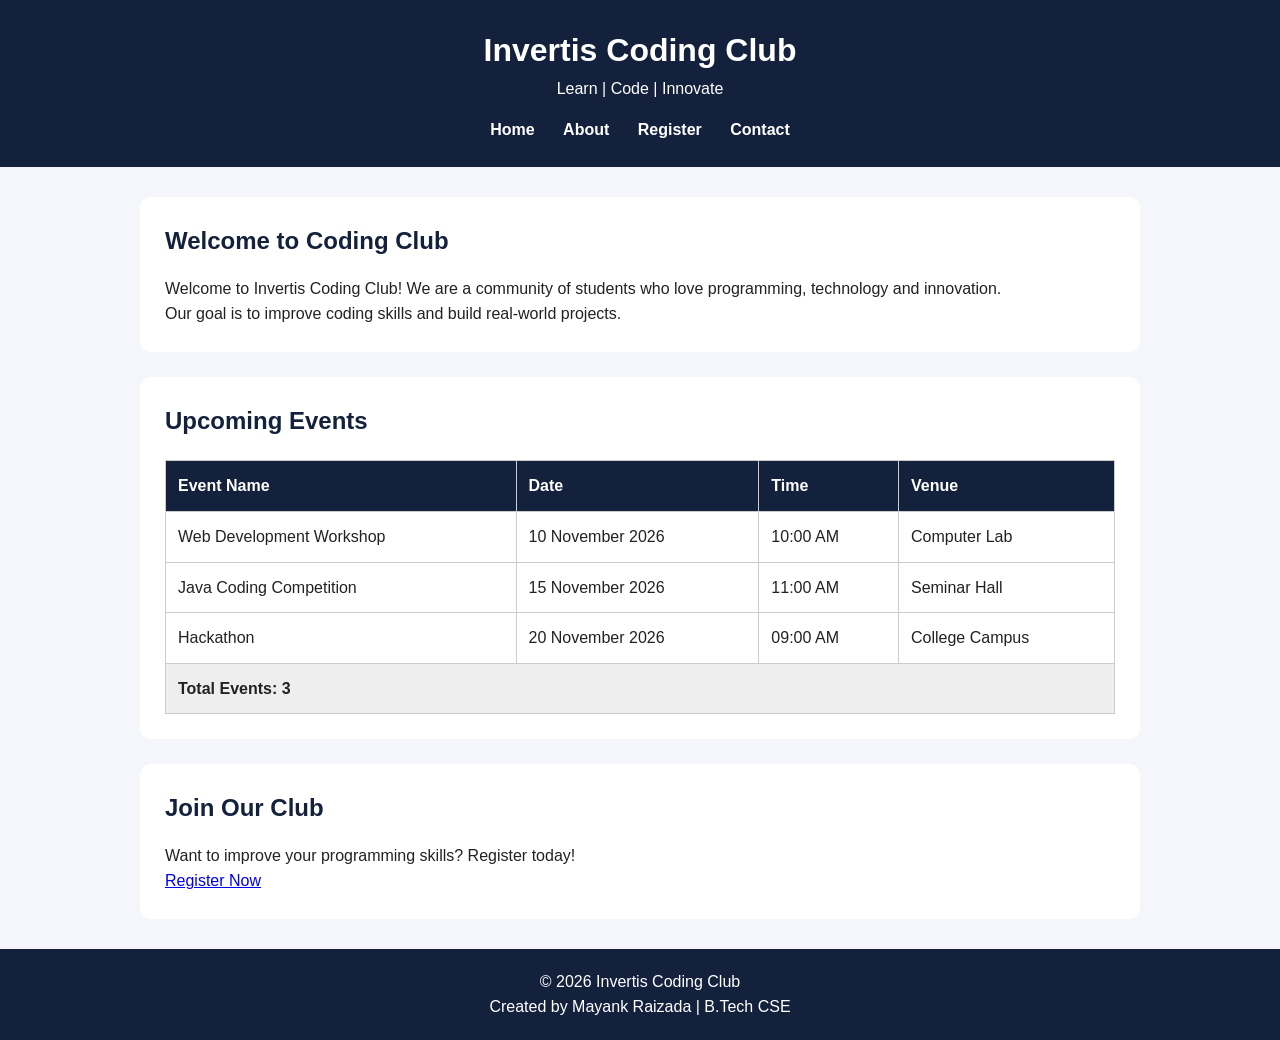
==== index.html @ e047b7ff "Coding Club" ====
<!DOCTYPE html>
<html lang="en">

<head>
    <meta charset="UTF-8">
    <meta name="viewport" content="width=device-width, initial-scale=1.0">
    <meta name="description" content="Invertis University Coding Club">
    <meta name="author" content="Mayank Raizada">

    <title>Home | Coding Club</title>

    <link rel="stylesheet" href="style.css">
    <link rel="icon" href="images/favicon.png">
</head>

<body>

    <header>
        <h1>Invertis Coding Club</h1>
        <p>Learn | Code | Innovate</p>

        <nav>
            <a href="index.html">Home</a>
            <a href="about.html">About</a>
            <a href="register.html">Register</a>
            <a href="contact.html">Contact</a>
        </nav>
    </header>

    <main>

        <section>
            <h2>Welcome to Coding Club</h2>

            <p>
                Welcome to Invertis Coding Club!
                We are a community of students who love
                programming, technology and innovation.
            </p>

            <p>
                Our goal is to improve coding skills
                and build real-world projects.
            </p>
        </section>

        <section>
            <h2>Upcoming Events</h2>

            <table>

                <thead>
                    <tr>
                        <th>Event Name</th>
                        <th>Date</th>
                        <th>Time</th>
                        <th>Venue</th>
                    </tr>
                </thead>

                <tbody>
                    <tr>
                        <td>Web Development Workshop</td>
                        <td>10 November 2026</td>
                        <td>10:00 AM</td>
                        <td>Computer Lab</td>
                    </tr>

                    <tr>
                        <td>Java Coding Competition</td>
                        <td>15 November 2026</td>
                        <td>11:00 AM</td>
                        <td>Seminar Hall</td>
                    </tr>

                    <tr>
                        <td>Hackathon</td>
                        <td>20 November 2026</td>
                        <td>09:00 AM</td>
                        <td>College Campus</td>
                    </tr>
                </tbody>

                <tfoot>
                    <tr>
                        <td colspan="4">
                            Total Events: 3
                        </td>
                    </tr>
                </tfoot>

            </table>

        </section>

        <section>
            <h2>Join Our Club</h2>

            <p>
                Want to improve your programming skills?
                Register today!
            </p>

            <a href="register.html">Register Now</a>
        </section>

    </main>

    <footer>
        <p>©️ 2026 Invertis Coding Club</p>
        <p>Created by Mayank Raizada | B.Tech CSE</p>
    </footer>

</body>
</html>
---- style.css ----
* {
    margin: 0;
    padding: 0;
    box-sizing: border-box;
}

body {
    font-family: Arial, sans-serif;
    background-color: #f4f6fb;
    color: #222;
    line-height: 1.6;
}

header {
    background-color: #14213d;
    color: white;
    padding: 25px;
    text-align: center;
}

nav {
    margin-top: 15px;
}

nav a {
    color: white;
    text-decoration: none;
    margin: 12px;
    font-weight: bold;
}

nav a:hover {
    color: #fca311;
}

main {
    width: 85%;
    max-width: 1000px;
    margin: 30px auto;
}

section, article {
    background-color: white;
    padding: 25px;
    margin-bottom: 25px;
    border-radius: 10px;
}

h2 {
    color: #14213d;
    margin-bottom: 15px;
}

table {
    width: 100%;
    border-collapse: collapse;
    margin-top: 20px;
}

th, td {
    border: 1px solid #ccc;
    padding: 12px;
    text-align: left;
}

th {
    background-color: #14213d;
    color: white;
}

tfoot {
    background-color: #eee;
    font-weight: bold;
}

form {
    background-color: white;
    padding: 25px;
    border-radius: 10px;
}

label {
    display: block;
    margin-top: 15px;
    font-weight: bold;
}

input, select, textarea {
    width: 100%;
    padding: 10px;
    margin-top: 6px;
    border: 1px solid #ccc;
    border-radius: 5px;
}

input[type="radio"],
input[type="checkbox"] {
    width: auto;
    margin-right: 8px;
}

button {
    background-color: #14213d;
    color: white;
    padding: 12px 25px;
    border: none;
    border-radius: 5px;
    margin-top: 20px;
    cursor: pointer;
}

footer {
    background-color: #14213d;
    color: white;
    text-align: center;
    padding: 20px;
}
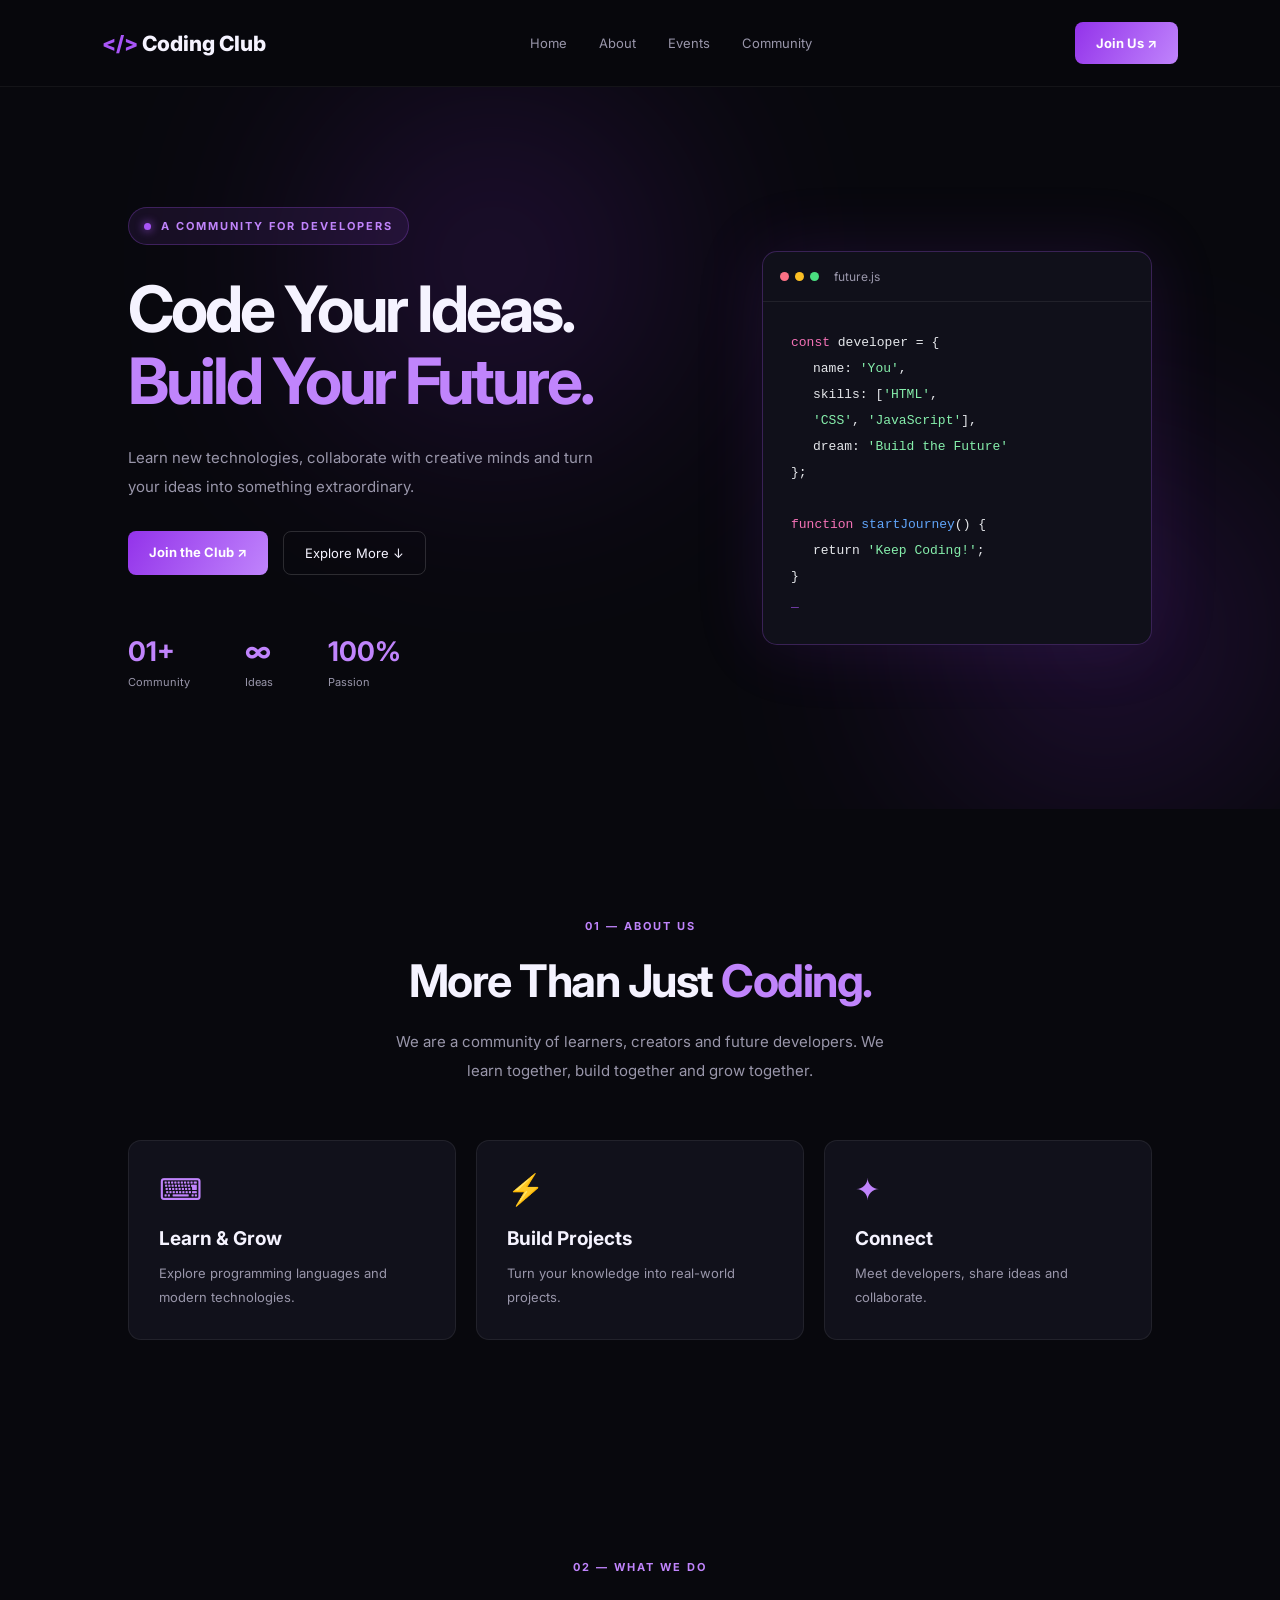
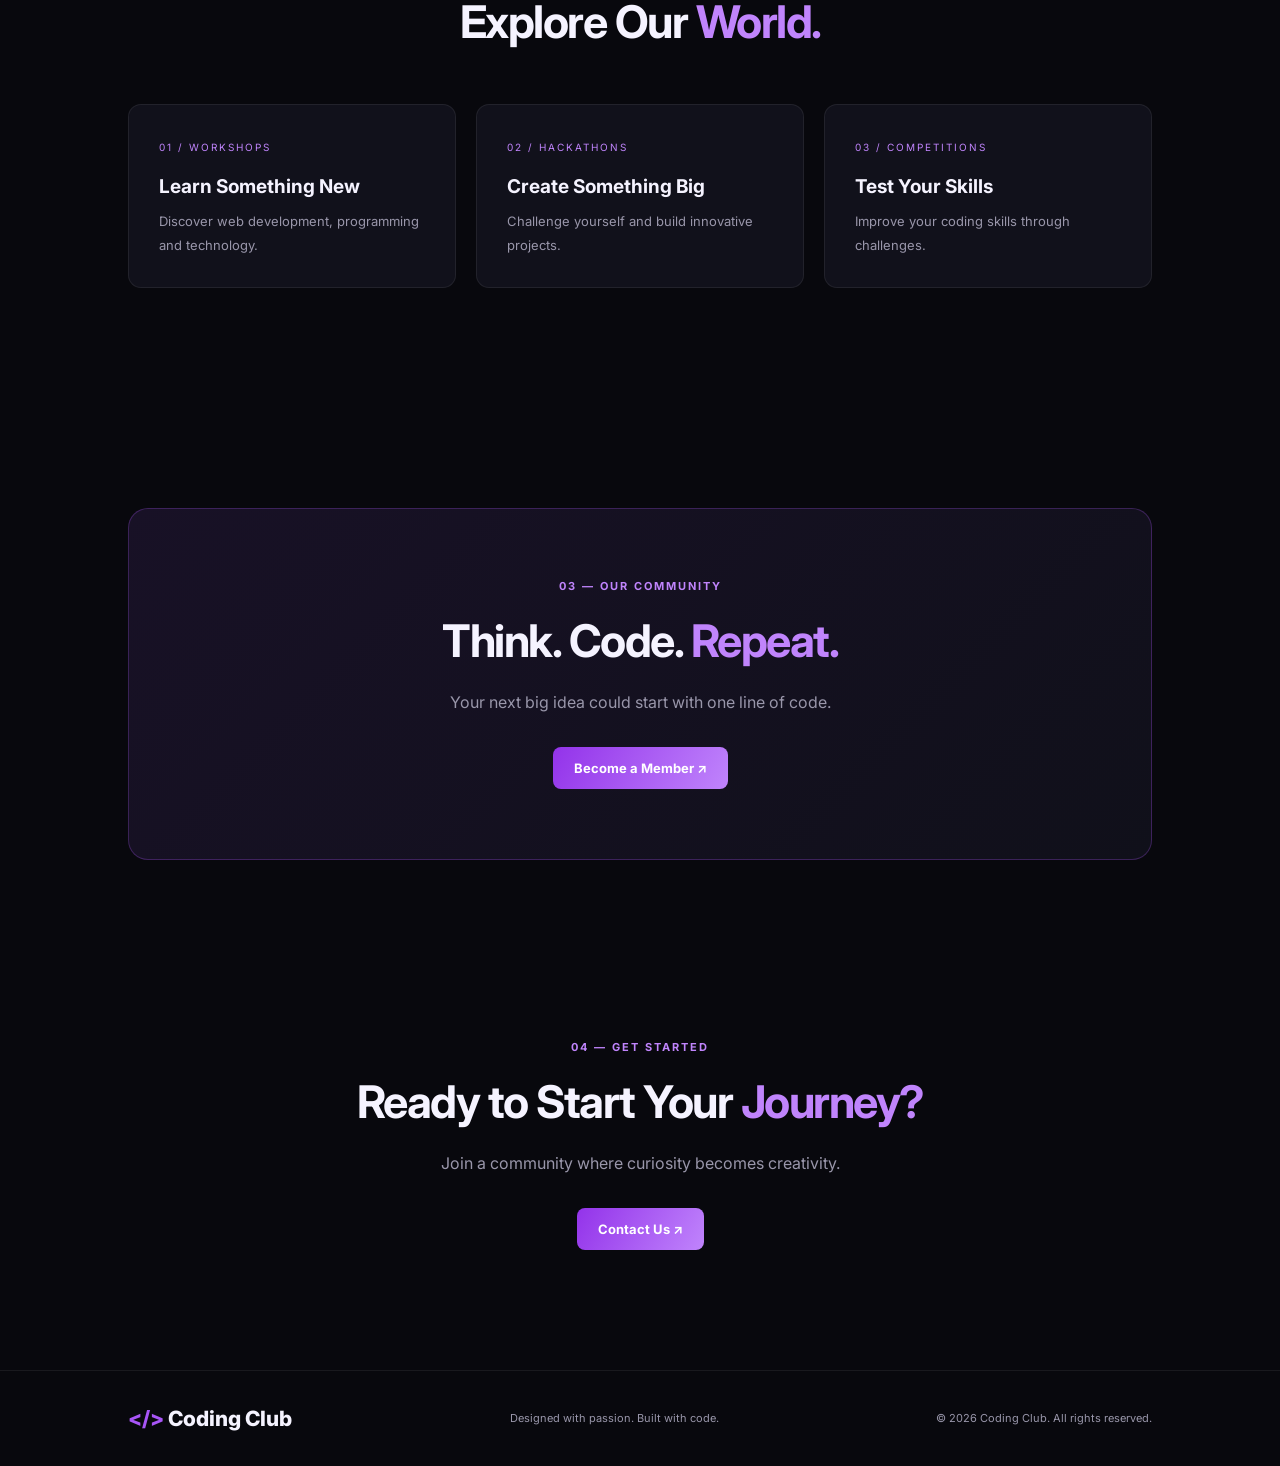
==== commit 1e3036eb: "Redesigned Coding Club with dark purple theme and animations" ====
--- a/index.html
+++ b/index.html
@@ -1,115 +1,151 @@
+
 <!DOCTYPE html>
 <html lang="en">
-
 <head>
     <meta charset="UTF-8">
     <meta name="viewport" content="width=device-width, initial-scale=1.0">
-    <meta name="description" content="Invertis University Coding Club">
-    <meta name="author" content="Mayank Raizada">
-
-    <title>Home | Coding Club</title>
-
+    <meta name="description" content="Join Coding Club - Learn, Build and Innovate.">
+    <title>Coding Club | Build Your Future</title>
     <link rel="stylesheet" href="style.css">
-    <link rel="icon" href="images/favicon.png">
+    <link rel="preconnect" href="https://fonts.googleapis.com">
+    <link href="https://fonts.googleapis.com/css2?family=Inter:wght@400;500;600;700;800&display=swap" rel="stylesheet">
 </head>
-
 <body>
 
-    <header>
-        <h1>Invertis Coding Club</h1>
-        <p>Learn | Code | Innovate</p>
+<header class="navbar">
+    <a href="#" class="logo"><span>&lt;/&gt;</span> Coding Club</a>
 
-        <nav>
-            <a href="index.html">Home</a>
-            <a href="about.html">About</a>
-            <a href="register.html">Register</a>
-            <a href="contact.html">Contact</a>
-        </nav>
-    </header>
+    <nav>
+        <a href="#home">Home</a>
+        <a href="#about">About</a>
+        <a href="#events">Events</a>
+        <a href="#community">Community</a>
+    </nav>
 
-    <main>
+    <a href="#join" class="nav-btn">Join Us ↗</a>
+</header>
 
-        <section>
-            <h2>Welcome to Coding Club</h2>
+<main>
+<section class="hero" id="home">
+    <div class="glow glow-one"></div>
+    <div class="glow glow-two"></div>
 
-            <p>
-                Welcome to Invertis Coding Club!
-                We are a community of students who love
-                programming, technology and innovation.
-            </p>
+    <div class="hero-content">
+        <div class="tag"><span class="live-dot"></span> A COMMUNITY FOR DEVELOPERS</div>
 
-            <p>
-                Our goal is to improve coding skills
-                and build real-world projects.
-            </p>
-        </section>
+        <h1>Code Your Ideas.<br>
+        <span>Build Your Future.</span></h1>
 
-        <section>
-            <h2>Upcoming Events</h2>
+        <p>
+            Learn new technologies, collaborate with creative minds
+            and turn your ideas into something extraordinary.
+        </p>
 
-            <table>
+        <div class="hero-buttons">
+            <a href="#join" class="primary-btn">Join the Club ↗</a>
+            <a href="#about" class="secondary-btn">Explore More ↓</a>
+        </div>
 
-                <thead>
-                    <tr>
-                        <th>Event Name</th>
-                        <th>Date</th>
-                        <th>Time</th>
-                        <th>Venue</th>
-                    </tr>
-                </thead>
+        <div class="stats">
+            <div><h3>01+</h3><p>Community</p></div>
+            <div><h3>∞</h3><p>Ideas</p></div>
+            <div><h3>100%</h3><p>Passion</p></div>
+        </div>
+    </div>
 
-                <tbody>
-                    <tr>
-                        <td>Web Development Workshop</td>
-                        <td>10 November 2026</td>
-                        <td>10:00 AM</td>
-                        <td>Computer Lab</td>
-                    </tr>
+    <div class="code-card">
+        <div class="code-top">
+            <div class="dots"><i></i><i></i><i></i></div>
+            <span>future.js</span>
+        </div>
+        <div class="code-body">
+            <p><span class="pink">const</span> developer = {</p>
+            <p class="indent">name: <span class="green">'You'</span>,</p>
+            <p class="indent">skills: [<span class="green">'HTML'</span>,</p>
+            <p class="indent"><span class="green">'CSS'</span>, <span class="green">'JavaScript'</span>],</p>
+            <p class="indent">dream: <span class="green">'Build the Future'</span></p>
+            <p>};</p>
+            <br>
+            <p><span class="pink">function</span> <span class="blue">startJourney</span>() {</p>
+            <p class="indent">return <span class="green">'Keep Coding!'</span>;</p>
+            <p>}</p>
+            <p class="cursor">_</p>
+        </div>
+    </div>
+</section>
 
-                    <tr>
-                        <td>Java Coding Competition</td>
-                        <td>15 November 2026</td>
-                        <td>11:00 AM</td>
-                        <td>Seminar Hall</td>
-                    </tr>
+<section class="about section" id="about">
+    <div class="section-label">01 — ABOUT US</div>
+    <h2>More Than Just <span>Coding.</span></h2>
+    <p class="section-desc">
+        We are a community of learners, creators and future developers.
+        We learn together, build together and grow together.
+    </p>
 
-                    <tr>
-                        <td>Hackathon</td>
-                        <td>20 November 2026</td>
-                        <td>09:00 AM</td>
-                        <td>College Campus</td>
-                    </tr>
-                </tbody>
+    <div class="feature-grid">
+        <div class="feature-card">
+            <span class="feature-icon">⌨</span>
+            <h3>Learn & Grow</h3>
+            <p>Explore programming languages and modern technologies.</p>
+        </div>
+        <div class="feature-card">
+            <span class="feature-icon">⚡</span>
+            <h3>Build Projects</h3>
+            <p>Turn your knowledge into real-world projects.</p>
+        </div>
+        <div class="feature-card">
+            <span class="feature-icon">✦</span>
+            <h3>Connect</h3>
+            <p>Meet developers, share ideas and collaborate.</p>
+        </div>
+    </div>
+</section>
 
-                <tfoot>
-                    <tr>
-                        <td colspan="4">
-                            Total Events: 3
-                        </td>
-                    </tr>
-                </tfoot>
+<section class="events section" id="events">
+    <div class="section-label">02 — WHAT WE DO</div>
+    <h2>Explore Our <span>World.</span></h2>
 
-            </table>
+    <div class="event-grid">
+        <div class="event-card">
+            <span>01 / WORKSHOPS</span>
+            <h3>Learn Something New</h3>
+            <p>Discover web development, programming and technology.</p>
+        </div>
+        <div class="event-card">
+            <span>02 / HACKATHONS</span>
+            <h3>Create Something Big</h3>
+            <p>Challenge yourself and build innovative projects.</p>
+        </div>
+        <div class="event-card">
+            <span>03 / COMPETITIONS</span>
+            <h3>Test Your Skills</h3>
+            <p>Improve your coding skills through challenges.</p>
+        </div>
+    </div>
+</section>
 
-        </section>
+<section class="community section" id="community">
+    <div class="community-box">
+        <div class="section-label">03 — OUR COMMUNITY</div>
+        <h2>Think. Code. <span>Repeat.</span></h2>
+        <p>Your next big idea could start with one line of code.</p>
+        <a href="#join" class="primary-btn">Become a Member ↗</a>
+    </div>
+</section>
 
-        <section>
-            <h2>Join Our Club</h2>
+<section class="join section" id="join">
+    <div class="section-label">04 — GET STARTED</div>
+    <h2>Ready to Start Your <span>Journey?</span></h2>
+    <p>Join a community where curiosity becomes creativity.</p>
+    <a href="mailto:your-email@example.com" class="primary-btn">Contact Us ↗</a>
+</section>
+</main>
 
-            <p>
-                Want to improve your programming skills?
-                Register today!
-            </p>
-
-            <a href="register.html">Register Now</a>
-        </section>
-
-    </main>
-
-    <footer>
-        <p>©️ 2026 Invertis Coding Club</p>
-        <p>Created by Mayank Raizada | B.Tech CSE</p>
-    </footer>
+<footer>
+    <a href="#" class="logo"><span>&lt;/&gt;</span> Coding Club</a>
+    <p>Designed with passion. Built with code.</p>
+    <p class="copyright">© 2026 Coding Club. All rights reserved.</p>
+</footer>
 
 </body>
-</html>+</html>
--- a/style.css
+++ b/style.css
@@ -1,117 +1,419 @@
+
+@import url('https://fonts.googleapis.com/css2?family=Inter:wght@400;500;600;700;800&display=swap');
+
+:root {
+    --bg: #08080d;
+    --card: #11111b;
+    --purple: #a855f7;
+    --light-purple: #c084fc;
+    --text: #f5f3ff;
+    --muted: #9996aa;
+}
+
 * {
     margin: 0;
     padding: 0;
     box-sizing: border-box;
 }
 
+html {
+    scroll-behavior: smooth;
+}
+
 body {
-    font-family: Arial, sans-serif;
-    background-color: #f4f6fb;
-    color: #222;
-    line-height: 1.6;
-}
-
-header {
-    background-color: #14213d;
+    background: var(--bg);
+    color: var(--text);
+    font-family: 'Inter', sans-serif;
+    overflow-x: hidden;
+}
+
+a {
+    text-decoration: none;
+    color: inherit;
+}
+
+.navbar {
+    width: 100%;
+    padding: 22px 8%;
+    display: flex;
+    align-items: center;
+    justify-content: space-between;
+    background: rgba(8,8,13,.85);
+    border-bottom: 1px solid #ffffff0d;
+    position: sticky;
+    top: 0;
+    z-index: 10;
+    backdrop-filter: blur(15px);
+}
+
+.logo {
+    font-size: 21px;
+    font-weight: 800;
+}
+
+.logo span {
+    color: var(--purple);
+}
+
+nav {
+    display: flex;
+    gap: 32px;
+}
+
+nav a {
+    color: var(--muted);
+    font-size: 13px;
+    transition: .3s;
+}
+
+nav a:hover {
+    color: var(--light-purple);
+}
+
+.nav-btn, .primary-btn {
+    background: linear-gradient(120deg, #9333ea, #c084fc);
     color: white;
-    padding: 25px;
+    padding: 13px 21px;
+    border-radius: 8px;
+    font-size: 13px;
+    font-weight: 700;
+    transition: .3s;
+    display: inline-block;
+}
+
+.nav-btn:hover, .primary-btn:hover {
+    transform: translateY(-4px);
+    box-shadow: 0 10px 30px #a855f755;
+}
+
+.hero {
+    min-height: 680px;
+    padding: 120px 10%;
+    display: flex;
+    align-items: center;
+    justify-content: space-between;
+    gap: 60px;
+    position: relative;
+    overflow: hidden;
+}
+
+.hero-content {
+    max-width: 580px;
+    position: relative;
+    z-index: 2;
+    animation: fadeUp 1s ease;
+}
+
+.tag, .section-label {
+    color: var(--light-purple);
+    font-size: 11px;
+    font-weight: 700;
+    letter-spacing: 2px;
+}
+
+.tag {
+    display: inline-flex;
+    align-items: center;
+    gap: 10px;
+    padding: 11px 15px;
+    background: #a855f718;
+    border: 1px solid #a855f744;
+    border-radius: 30px;
+}
+
+.live-dot {
+    height: 7px;
+    width: 7px;
+    background: #a855f7;
+    border-radius: 50%;
+    box-shadow: 0 0 10px #a855f7;
+}
+
+.hero h1 {
+    font-size: clamp(42px, 5vw, 69px);
+    line-height: 1.12;
+    margin: 28px 0;
+    letter-spacing: -3px;
+}
+
+h1 span, h2 span {
+    color: var(--light-purple);
+}
+
+.hero-content > p, .section-desc {
+    color: var(--muted);
+    line-height: 1.9;
+    font-size: 15px;
+    max-width: 490px;
+}
+
+.hero-buttons {
+    display: flex;
+    gap: 15px;
+    margin-top: 30px;
+    flex-wrap: wrap;
+}
+
+.secondary-btn {
+    border: 1px solid #ffffff25;
+    padding: 13px 21px;
+    border-radius: 8px;
+    font-size: 13px;
+    transition: .3s;
+}
+
+.secondary-btn:hover {
+    border-color: var(--purple);
+    color: var(--light-purple);
+}
+
+.stats {
+    display: flex;
+    gap: 55px;
+    margin-top: 60px;
+}
+
+.stats h3 {
+    font-size: 27px;
+    color: var(--light-purple);
+}
+
+.stats p {
+    font-size: 11px;
+    color: var(--muted);
+    margin-top: 7px;
+}
+
+.code-card {
+    width: 390px;
+    flex-shrink: 0;
+    background: #10101a;
+    border: 1px solid #a855f744;
+    border-radius: 15px;
+    box-shadow: 0 0 70px #9333ea22;
+    animation: float 5s ease-in-out infinite;
+    position: relative;
+    z-index: 2;
+}
+
+.code-top {
+    padding: 17px;
+    border-bottom: 1px solid #ffffff12;
+    display: flex;
+    align-items: center;
+    gap: 15px;
+    color: var(--muted);
+    font-size: 12px;
+}
+
+.dots {
+    display: flex;
+    gap: 6px;
+}
+
+.dots i {
+    width: 9px;
+    height: 9px;
+    border-radius: 50%;
+    background: #fb7185;
+}
+
+.dots i:nth-child(2) { background: #fbbf24; }
+.dots i:nth-child(3) { background: #4ade80; }
+
+.code-body {
+    padding: 28px;
+    font-family: monospace;
+    line-height: 2;
+    font-size: 13px;
+    color: #e5e7eb;
+}
+
+.indent { padding-left: 22px; }
+.pink { color: #f472b6; }
+.green { color: #86efac; }
+.blue { color: #60a5fa; }
+.cursor { color: var(--purple); animation: blink 1s infinite; }
+
+.glow {
+    position: absolute;
+    width: 350px;
+    height: 350px;
+    border-radius: 50%;
+    filter: blur(120px);
+    opacity: .18;
+    background: #9333ea;
+}
+
+.glow-one { top: 0; left: 25%; }
+.glow-two { bottom: 0; right: 0; }
+
+.section {
+    padding: 110px 10%;
     text-align: center;
 }
 
-nav {
-    margin-top: 15px;
-}
-
-nav a {
-    color: white;
-    text-decoration: none;
-    margin: 12px;
-    font-weight: bold;
-}
-
-nav a:hover {
-    color: #fca311;
-}
-
-main {
-    width: 85%;
-    max-width: 1000px;
-    margin: 30px auto;
-}
-
-section, article {
-    background-color: white;
-    padding: 25px;
-    margin-bottom: 25px;
-    border-radius: 10px;
-}
-
-h2 {
-    color: #14213d;
-    margin-bottom: 15px;
-}
-
-table {
-    width: 100%;
-    border-collapse: collapse;
-    margin-top: 20px;
-}
-
-th, td {
-    border: 1px solid #ccc;
-    padding: 12px;
+.section h2 {
+    font-size: clamp(30px, 4vw, 45px);
+    margin: 20px 0;
+    letter-spacing: -1.5px;
+}
+
+.section-desc {
+    margin: 0 auto;
+}
+
+.feature-grid, .event-grid {
+    display: grid;
+    grid-template-columns: repeat(3, 1fr);
+    gap: 20px;
+    margin-top: 55px;
     text-align: left;
 }
 
-th {
-    background-color: #14213d;
-    color: white;
-}
-
-tfoot {
-    background-color: #eee;
-    font-weight: bold;
-}
-
-form {
-    background-color: white;
-    padding: 25px;
-    border-radius: 10px;
-}
-
-label {
-    display: block;
-    margin-top: 15px;
-    font-weight: bold;
-}
-
-input, select, textarea {
-    width: 100%;
-    padding: 10px;
-    margin-top: 6px;
-    border: 1px solid #ccc;
-    border-radius: 5px;
-}
-
-input[type="radio"],
-input[type="checkbox"] {
-    width: auto;
-    margin-right: 8px;
-}
-
-button {
-    background-color: #14213d;
-    color: white;
-    padding: 12px 25px;
-    border: none;
-    border-radius: 5px;
-    margin-top: 20px;
-    cursor: pointer;
+.feature-card, .event-card {
+    background: var(--card);
+    border: 1px solid #ffffff12;
+    border-radius: 13px;
+    padding: 30px;
+    transition: .35s;
+}
+
+.feature-card:hover, .event-card:hover {
+    transform: translateY(-9px);
+    border-color: #a855f766;
+    box-shadow: 0 15px 40px #9333ea18;
+}
+
+.feature-icon {
+    font-size: 30px;
+    color: var(--light-purple);
+}
+
+.feature-card h3, .event-card h3 {
+    font-size: 19px;
+    margin: 20px 0 12px;
+}
+
+.feature-card p, .event-card p {
+    color: var(--muted);
+    line-height: 1.8;
+    font-size: 13px;
+}
+
+.event-card span {
+    font-size: 10px;
+    letter-spacing: 2px;
+    color: var(--light-purple);
+}
+
+.community-box {
+    padding: 70px 25px;
+    background: linear-gradient(135deg, #181126, #10101a);
+    border: 1px solid #a855f744;
+    border-radius: 20px;
+}
+
+.community-box p, .join > p {
+    color: var(--muted);
+    margin-bottom: 30px;
+    line-height: 1.8;
+}
+
+.join {
+    padding-top: 70px;
+    padding-bottom: 120px;
 }
 
 footer {
-    background-color: #14213d;
-    color: white;
-    text-align: center;
-    padding: 20px;
-}+    padding: 35px 10%;
+    border-top: 1px solid #ffffff12;
+    display: flex;
+    justify-content: space-between;
+    align-items: center;
+    gap: 20px;
+    flex-wrap: wrap;
+}
+
+footer p {
+    color: var(--muted);
+    font-size: 11px;
+}
+
+@keyframes fadeUp {
+    from { opacity: 0; transform: translateY(30px); }
+    to { opacity: 1; transform: translateY(0); }
+}
+
+@keyframes float {
+    0%, 100% { transform: translateY(0); }
+    50% { transform: translateY(-15px); }
+}
+
+@keyframes blink {
+    50% { opacity: 0; }
+}
+
+@media(max-width: 900px) {
+    .hero {
+        flex-direction: column;
+        align-items: flex-start;
+        padding-top: 85px;
+    }
+
+    .code-card {
+        width: min(100%, 450px);
+    }
+
+    .feature-grid, .event-grid {
+        grid-template-columns: 1fr 1fr;
+    }
+}
+
+@media(max-width: 600px) {
+    .navbar {
+        padding: 18px 5%;
+        flex-wrap: wrap;
+        gap: 18px;
+    }
+
+    nav {
+        order: 3;
+        width: 100%;
+        justify-content: space-between;
+        gap: 10px;
+    }
+
+    nav a { font-size: 11px; }
+
+    .nav-btn { padding: 10px 14px; }
+
+    .hero {
+        padding: 75px 6%;
+        min-height: auto;
+    }
+
+    .hero h1 { letter-spacing: -2px; }
+
+    .stats { gap: 30px; }
+
+    .section { padding: 75px 6%; }
+
+    .feature-grid, .event-grid {
+        grid-template-columns: 1fr;
+    }
+
+    footer {
+        flex-direction: column;
+        text-align: center;
+    }
+}
+
+@media(prefers-reduced-motion: reduce) {
+    *, *::before, *::after {
+        animation-duration: .01ms !important;
+        animation-iteration-count: 1 !important;
+        scroll-behavior: auto !important;
+        transition-duration: .01ms !important;
+    }
+}
